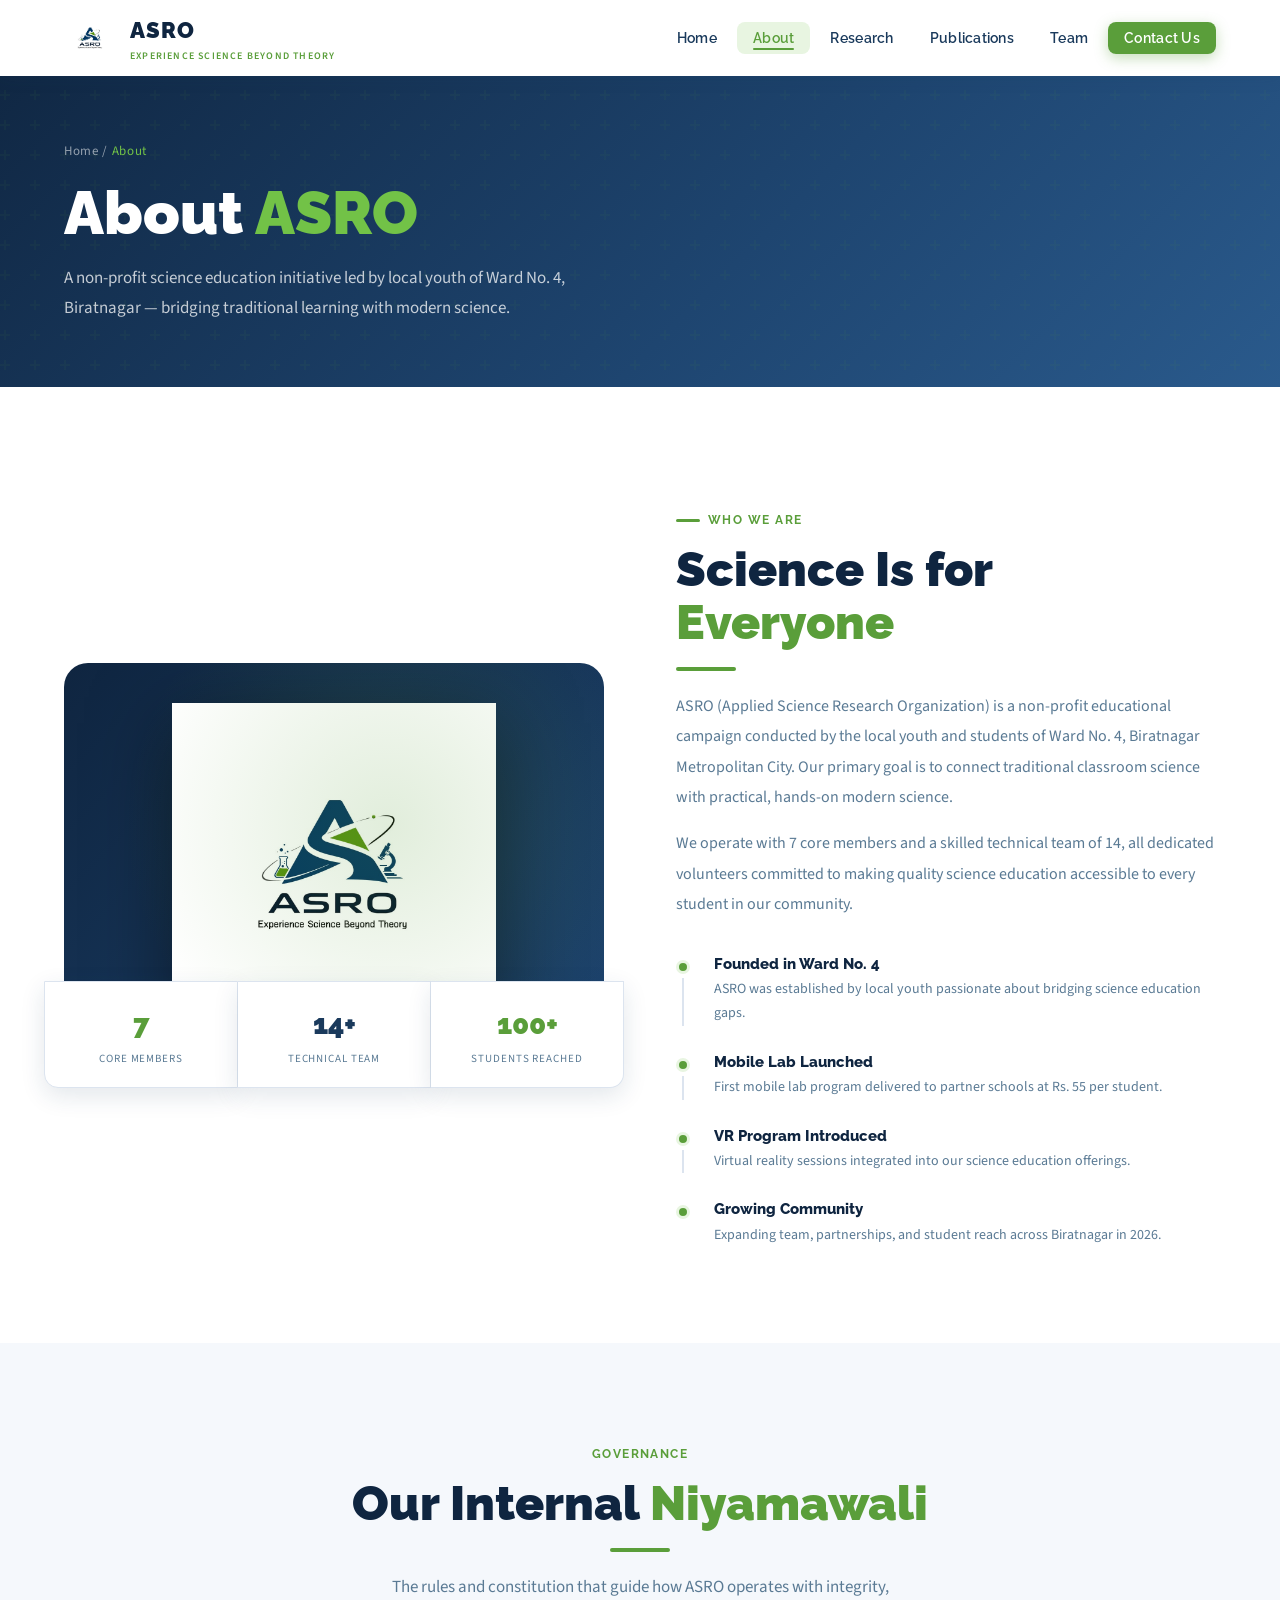
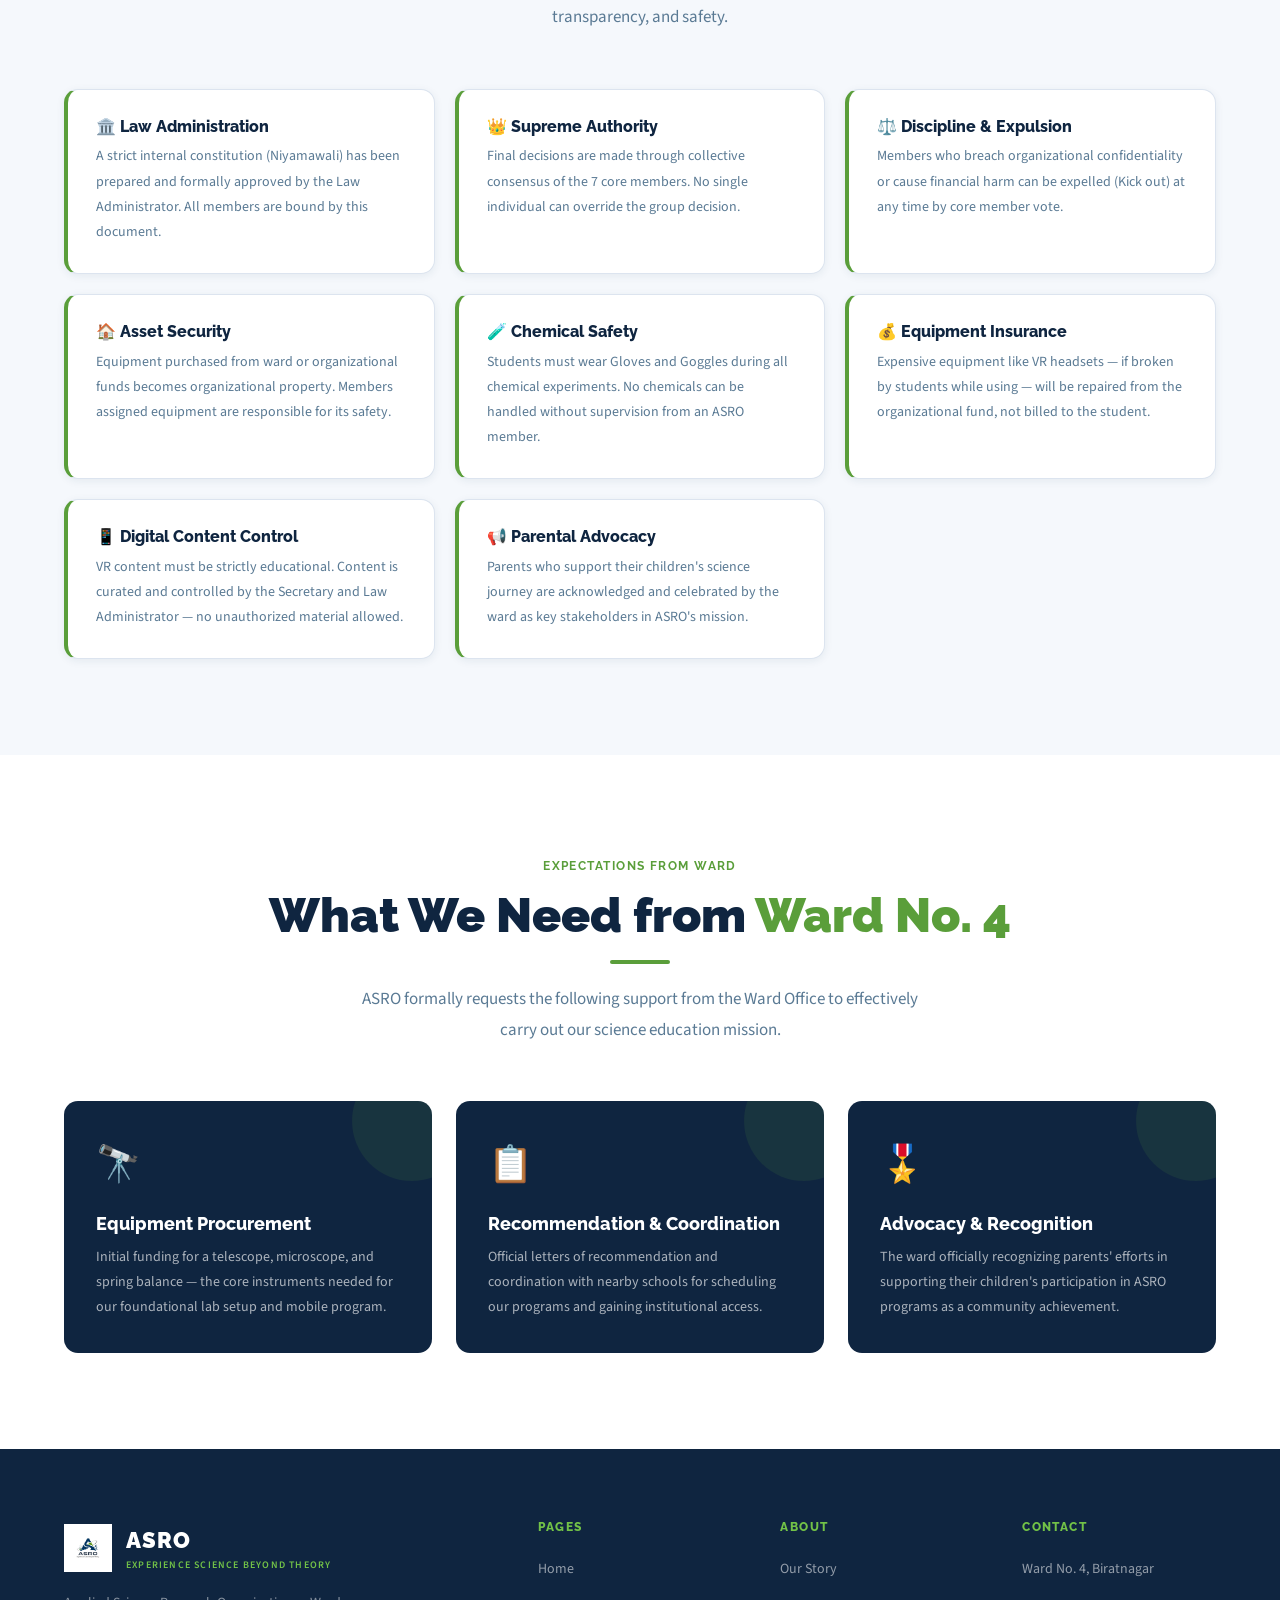
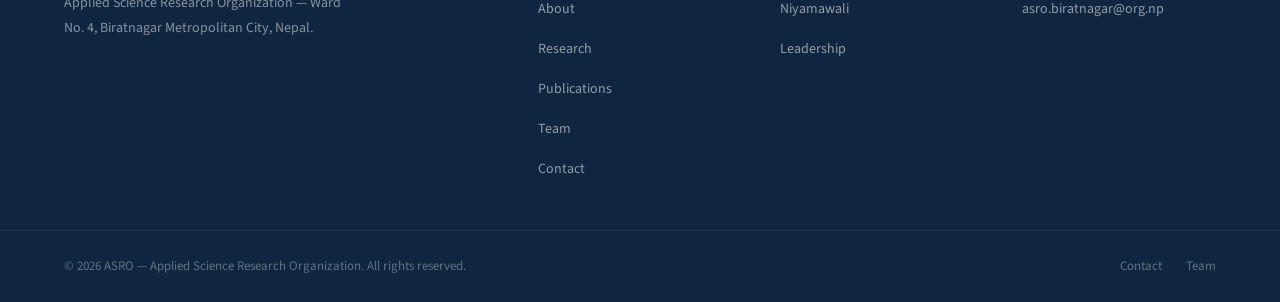
==== about.html @ ec132a2f "first commit" ====
<!DOCTYPE html>
<html lang="en">
<head>
<meta charset="UTF-8">
<meta name="viewport" content="width=device-width, initial-scale=1.0">
<title>About — ASRO</title>
<link rel="stylesheet" href="style.css">
<style>
.about-intro-grid {
  display: grid; grid-template-columns: 1fr 1fr; gap: 72px; align-items: center;
}
.about-visual {
  position: relative;
}
.about-img {
  background: linear-gradient(135deg, var(--navy-dark), var(--navy-mid));
  border-radius: var(--radius-lg); aspect-ratio: 4/3;
  display: grid; place-items: center; overflow: hidden; position: relative;
}
.about-img img { width: 60%; filter: drop-shadow(0 20px 40px rgba(0,0,0,0.5)); }
.about-img::after {
  content: ''; position: absolute; inset: 0;
  background: radial-gradient(circle at 60% 40%, rgba(90,158,58,0.18) 0%, transparent 65%);
}
.stat-bar {
  position: absolute; bottom: -20px; left: -20px; right: -20px;
  display: flex; gap: 0;
}
.stat-bar-item {
  flex: 1; background: white; padding: 18px 20px; text-align: center;
  border: 1px solid var(--gray-200); box-shadow: var(--shadow-md);
}
.stat-bar-item:first-child { border-radius: 0 0 0 var(--radius-md); }
.stat-bar-item:last-child { border-radius: 0 0 var(--radius-md) 0; }
.stat-bar-num {
  font-family: 'Raleway', sans-serif; font-weight: 900; font-size: 28px; color: var(--navy-dark);
}
.stat-bar-lbl { font-size: 11px; color: var(--muted); text-transform: uppercase; letter-spacing: 0.08em; }

.timeline { margin-top: 48px; display: flex; flex-direction: column; gap: 0; }
.timeline-item { display: flex; gap: 24px; position: relative; padding-bottom: 28px; }
.timeline-item:last-child { padding-bottom: 0; }
.timeline-left { display: flex; flex-direction: column; align-items: center; }
.timeline-dot {
  width: 14px; height: 14px; border-radius: 50%;
  background: var(--green); border: 3px solid var(--green-pale); flex-shrink: 0; margin-top: 4px;
}
.timeline-line {
  width: 2px; flex: 1; background: var(--gray-200); margin-top: 4px;
}
.timeline-item:last-child .timeline-line { display: none; }
.timeline-content h4 { font-family: 'Raleway', sans-serif; font-weight: 800; font-size: 15px; color: var(--navy-dark); margin-bottom: 4px; }
.timeline-content p { font-size: 14px; color: var(--muted); }

/* NIYAMAWALI */
.niyamawali-grid {
  display: grid; grid-template-columns: repeat(auto-fill, minmax(320px, 1fr)); gap: 20px;
}
.rule-card {
  background: white; border: 1px solid var(--gray-200);
  border-radius: var(--radius-md); padding: 28px;
  box-shadow: var(--shadow-sm); transition: .28s;
  border-left: 4px solid var(--green);
}
.rule-card:hover { transform: translateY(-4px); box-shadow: var(--shadow-lg); }
.rule-card h4 { font-family: 'Raleway', sans-serif; font-weight: 800; font-size: 16px; color: var(--navy-dark); margin-bottom: 8px; display: flex; align-items: center; gap: 10px; }
.rule-card p { font-size: 14px; color: var(--muted); line-height: 1.8; }

/* EXPECTATIONS */
.expect-grid {
  display: grid; grid-template-columns: repeat(auto-fill, minmax(280px, 1fr)); gap: 24px;
}
.expect-card {
  background: var(--navy-dark); border-radius: var(--radius-md); padding: 32px;
  color: white; transition: .28s; position: relative; overflow: hidden;
}
.expect-card::before {
  content: ''; position: absolute; top: -40px; right: -40px;
  width: 120px; height: 120px; border-radius: 50%;
  background: rgba(90,158,58,0.12);
}
.expect-card:hover { background: var(--navy-mid); transform: translateY(-4px); }
.expect-icon { font-size: 36px; margin-bottom: 18px; }
.expect-card h3 { font-size: 18px; font-weight: 800; color: white; margin-bottom: 10px; }
.expect-card p { font-size: 14px; color: rgba(255,255,255,0.65); line-height: 1.8; }

@media (max-width: 768px) {
  .about-intro-grid { grid-template-columns: 1fr; }
  .stat-bar { position: static; margin-top: 20px; }
  .about-visual { margin-bottom: 20px; }
}
</style>
</head>
<body>

<nav id="mainNav">
  <a href="index.html" class="nav-logo">
    <img src="logo.png" alt="ASRO Logo">
    <div class="nav-logo-text">
      <span class="nav-logo-name">ASRO</span>
      <span class="nav-logo-tagline">Experience Science Beyond Theory</span>
    </div>
  </a>
  <ul class="nav-links">
    <li><a href="index.html">Home</a></li>
    <li><a href="about.html" class="active">About</a></li>
    <li><a href="research.html">Research</a></li>
    <li><a href="publications.html">Publications</a></li>
    <li><a href="team.html">Team</a></li>
    <li><a href="contact.html" class="nav-cta">Contact Us</a></li>
  </ul>
  <div class="hamburger">
    <span></span><span></span><span></span>
  </div>
</nav>

<div class="page-hero">
  <div class="page-hero-content">
    <div class="breadcrumb">Home / <span>About</span></div>
    <h1>About <span>ASRO</span></h1>
    <p>A non-profit science education initiative led by local youth of Ward No. 4, Biratnagar — bridging traditional learning with modern science.</p>
  </div>
</div>

<!-- INTRO -->
<section class="section">
  <div class="about-intro-grid">
    <div class="about-visual reveal">
      <div class="about-img">
        <img src="logo.png" alt="ASRO">
      </div>
      <div class="stat-bar">
        <div class="stat-bar-item">
          <div class="stat-bar-num" style="color:var(--green);">7</div>
          <div class="stat-bar-lbl">Core Members</div>
        </div>
        <div class="stat-bar-item" style="border-left:0;">
          <div class="stat-bar-num" style="color:var(--navy);">14+</div>
          <div class="stat-bar-lbl">Technical Team</div>
        </div>
        <div class="stat-bar-item" style="border-left:0;">
          <div class="stat-bar-num" style="color:var(--green);">100+</div>
          <div class="stat-bar-lbl">Students Reached</div>
        </div>
      </div>
    </div>
    <div class="reveal" data-delay="150" style="padding-top:20px;">
      <div class="tag">Who We Are</div>
      <h2 class="section-title">Science Is for <span>Everyone</span></h2>
      <div class="divider"></div>
      <p style="color:var(--muted);margin-top:20px;font-size:16px;line-height:1.9;">
        ASRO (Applied Science Research Organization) is a non-profit educational campaign conducted by the local youth and students of Ward No. 4, Biratnagar Metropolitan City. Our primary goal is to connect traditional classroom science with practical, hands-on modern science.
      </p>
      <p style="color:var(--muted);margin-top:16px;font-size:16px;line-height:1.9;">
        We operate with 7 core members and a skilled technical team of 14, all dedicated volunteers committed to making quality science education accessible to every student in our community.
      </p>
      <div class="timeline" style="margin-top:36px;">
        <div class="timeline-item">
          <div class="timeline-left"><div class="timeline-dot"></div><div class="timeline-line"></div></div>
          <div class="timeline-content"><h4>Founded in Ward No. 4</h4><p>ASRO was established by local youth passionate about bridging science education gaps.</p></div>
        </div>
        <div class="timeline-item">
          <div class="timeline-left"><div class="timeline-dot"></div><div class="timeline-line"></div></div>
          <div class="timeline-content"><h4>Mobile Lab Launched</h4><p>First mobile lab program delivered to partner schools at Rs. 55 per student.</p></div>
        </div>
        <div class="timeline-item">
          <div class="timeline-left"><div class="timeline-dot"></div><div class="timeline-line"></div></div>
          <div class="timeline-content"><h4>VR Program Introduced</h4><p>Virtual reality sessions integrated into our science education offerings.</p></div>
        </div>
        <div class="timeline-item">
          <div class="timeline-left"><div class="timeline-dot"></div></div>
          <div class="timeline-content"><h4>Growing Community</h4><p>Expanding team, partnerships, and student reach across Biratnagar in 2026.</p></div>
        </div>
      </div>
    </div>
  </div>
</section>

<!-- NIYAMAWALI -->
<section class="section section-alt" id="niyamawali">
  <div class="section-header centered">
    <div class="tag">Governance</div>
    <h2 class="section-title">Our Internal <span>Niyamawali</span></h2>
    <div class="divider centered"></div>
    <p class="section-sub" style="margin-top:20px;">The rules and constitution that guide how ASRO operates with integrity, transparency, and safety.</p>
  </div>
  <div class="niyamawali-grid">
    <div class="rule-card reveal">
      <h4>🏛️ Law Administration</h4>
      <p>A strict internal constitution (Niyamawali) has been prepared and formally approved by the Law Administrator. All members are bound by this document.</p>
    </div>
    <div class="rule-card reveal" data-delay="80">
      <h4>👑 Supreme Authority</h4>
      <p>Final decisions are made through collective consensus of the 7 core members. No single individual can override the group decision.</p>
    </div>
    <div class="rule-card reveal" data-delay="160">
      <h4>⚖️ Discipline &amp; Expulsion</h4>
      <p>Members who breach organizational confidentiality or cause financial harm can be expelled (Kick out) at any time by core member vote.</p>
    </div>
    <div class="rule-card reveal" data-delay="240">
      <h4>🏠 Asset Security</h4>
      <p>Equipment purchased from ward or organizational funds becomes organizational property. Members assigned equipment are responsible for its safety.</p>
    </div>
    <div class="rule-card reveal" data-delay="320">
      <h4>🧪 Chemical Safety</h4>
      <p>Students must wear Gloves and Goggles during all chemical experiments. No chemicals can be handled without supervision from an ASRO member.</p>
    </div>
    <div class="rule-card reveal" data-delay="400">
      <h4>💰 Equipment Insurance</h4>
      <p>Expensive equipment like VR headsets — if broken by students while using — will be repaired from the organizational fund, not billed to the student.</p>
    </div>
    <div class="rule-card reveal" data-delay="480">
      <h4>📱 Digital Content Control</h4>
      <p>VR content must be strictly educational. Content is curated and controlled by the Secretary and Law Administrator — no unauthorized material allowed.</p>
    </div>
    <div class="rule-card reveal" data-delay="560">
      <h4>📢 Parental Advocacy</h4>
      <p>Parents who support their children's science journey are acknowledged and celebrated by the ward as key stakeholders in ASRO's mission.</p>
    </div>
  </div>
</section>

<!-- EXPECTATIONS FROM WARD -->
<section class="section">
  <div class="section-header centered">
    <div class="tag">Expectations from Ward</div>
    <h2 class="section-title">What We Need from <span>Ward No. 4</span></h2>
    <div class="divider centered"></div>
    <p class="section-sub" style="margin-top:20px;">ASRO formally requests the following support from the Ward Office to effectively carry out our science education mission.</p>
  </div>
  <div class="expect-grid">
    <div class="expect-card reveal">
      <div class="expect-icon">🔭</div>
      <h3>Equipment Procurement</h3>
      <p>Initial funding for a telescope, microscope, and spring balance — the core instruments needed for our foundational lab setup and mobile program.</p>
    </div>
    <div class="expect-card reveal" data-delay="100">
      <div class="expect-icon">📋</div>
      <h3>Recommendation &amp; Coordination</h3>
      <p>Official letters of recommendation and coordination with nearby schools for scheduling our programs and gaining institutional access.</p>
    </div>
    <div class="expect-card reveal" data-delay="200">
      <div class="expect-icon">🎖️</div>
      <h3>Advocacy &amp; Recognition</h3>
      <p>The ward officially recognizing parents' efforts in supporting their children's participation in ASRO programs as a community achievement.</p>
    </div>
  </div>
</section>

<footer>
  <div class="footer-main">
    <div class="footer-brand">
      <div class="nav-logo">
        <img src="logo.png" alt="ASRO" style="height:48px;">
        <div class="nav-logo-text">
          <span class="nav-logo-name">ASRO</span>
          <span class="nav-logo-tagline">Experience Science Beyond Theory</span>
        </div>
      </div>
      <p>Applied Science Research Organization — Ward No. 4, Biratnagar Metropolitan City, Nepal.</p>
    </div>
    <div class="footer-col">
      <h5>Pages</h5>
      <ul>
        <li><a href="index.html">Home</a></li>
        <li><a href="about.html">About</a></li>
        <li><a href="research.html">Research</a></li>
        <li><a href="publications.html">Publications</a></li>
        <li><a href="team.html">Team</a></li>
        <li><a href="contact.html">Contact</a></li>
      </ul>
    </div>
    <div class="footer-col">
      <h5>About</h5>
      <ul>
        <li><a href="about.html">Our Story</a></li>
        <li><a href="about.html#niyamawali">Niyamawali</a></li>
        <li><a href="team.html">Leadership</a></li>
      </ul>
    </div>
    <div class="footer-col">
      <h5>Contact</h5>
      <ul>
        <li><a href="#">Ward No. 4, Biratnagar</a></li>
        <li><a href="#">asro.biratnagar@org.np</a></li>
      </ul>
    </div>
  </div>
  <div class="footer-bottom">
    <p>© 2026 ASRO — Applied Science Research Organization. All rights reserved.</p>
    <div class="footer-bottom-links">
      <a href="contact.html">Contact</a>
      <a href="team.html">Team</a>
    </div>
  </div>
</footer>
<script src="main.js"></script>
</body>
</html>
---- style.css ----
/* ── ASRO WEBSITE — SHARED STYLES ── */
@import url('https://fonts.googleapis.com/css2?family=Raleway:wght@300;400;600;700;800;900&family=Source+Sans+3:wght@300;400;500;600&display=swap');

:root {
  --navy:        #1a3a5c;
  --navy-dark:   #0f2540;
  --navy-mid:    #1e4570;
  --navy-light:  #2a5a8c;
  --green:       #5a9e3a;
  --green-light: #72c247;
  --green-pale:  #e8f5e1;
  --white:       #ffffff;
  --off-white:   #f5f8fc;
  --gray-100:    #eef2f7;
  --gray-200:    #dce4ef;
  --gray-400:    #8ba3bc;
  --gray-600:    #4a6480;
  --text:        #1a2d3f;
  --muted:       #5a7a94;
  --nav-h:       76px;
  --radius-sm:   8px;
  --radius-md:   14px;
  --radius-lg:   24px;
  --shadow-sm:   0 2px 8px rgba(26,58,92,0.08);
  --shadow-md:   0 8px 24px rgba(26,58,92,0.12);
  --shadow-lg:   0 20px 50px rgba(26,58,92,0.16);
}

*, *::before, *::after { margin: 0; padding: 0; box-sizing: border-box; }
html { scroll-behavior: smooth; }

body {
  font-family: 'Source Sans 3', sans-serif;
  font-size: 16px;
  line-height: 1.75;
  color: var(--text);
  background: var(--white);
  overflow-x: hidden;
}

h1, h2, h3, h4, h5 {
  font-family: 'Raleway', sans-serif;
  line-height: 1.15;
  color: var(--navy-dark);
}

a { text-decoration: none; color: inherit; }
img { max-width: 100%; display: block; }
ul { list-style: none; }
button { cursor: pointer; border: none; font-family: inherit; }

/* ── NAVIGATION ── */
nav {
  position: fixed; top: 0; left: 0; right: 0; z-index: 999;
  height: var(--nav-h);
  background: var(--white);
  box-shadow: 0 2px 16px rgba(26,58,92,0.1);
  display: flex; align-items: center; justify-content: space-between;
  padding: 0 5vw;
}

.nav-logo {
  display: flex; align-items: center; gap: 14px;
}
.nav-logo img {
  height: 52px; width: auto;
}
.nav-logo-text {
  display: flex; flex-direction: column;
}
.nav-logo-name {
  font-family: 'Raleway', sans-serif;
  font-weight: 900; font-size: 22px;
  color: var(--navy-dark);
  letter-spacing: 0.05em;
}
.nav-logo-tagline {
  font-size: 10px; color: var(--green);
  letter-spacing: 0.12em; text-transform: uppercase;
  font-weight: 600; margin-top: -2px;
}

.nav-links {
  display: flex; align-items: center; gap: 4px;
}
.nav-links a {
  font-family: 'Raleway', sans-serif;
  font-weight: 600; font-size: 14px;
  color: var(--navy);
  padding: 8px 16px; border-radius: var(--radius-sm);
  transition: all 0.22s; letter-spacing: 0.02em;
  position: relative;
}
.nav-links a::after {
  content: ''; position: absolute; bottom: 4px; left: 16px; right: 16px;
  height: 2px; background: var(--green); border-radius: 2px;
  transform: scaleX(0); transition: transform 0.22s; transform-origin: left;
}
.nav-links a:hover, .nav-links a.active {
  color: var(--green); background: var(--green-pale);
}
.nav-links a:hover::after, .nav-links a.active::after { transform: scaleX(1); }
.nav-cta {
  background: var(--green) !important;
  color: var(--white) !important;
  border-radius: var(--radius-sm) !important;
  box-shadow: 0 4px 14px rgba(90,158,58,0.35);
}
.nav-cta::after { display: none !important; }
.nav-cta:hover { background: var(--green-light) !important; transform: translateY(-1px); box-shadow: 0 6px 20px rgba(90,158,58,0.45) !important; }

.hamburger {
  display: none; flex-direction: column; gap: 6px; cursor: pointer; padding: 4px;
}
.hamburger span { width: 26px; height: 2px; background: var(--navy); border-radius: 2px; transition: .3s; }

nav.open .hamburger span:nth-child(1) {
  transform: translateY(8px) rotate(45deg);
}
nav.open .hamburger span:nth-child(2) {
  opacity: 0;
  transform: scaleX(0);
}
nav.open .hamburger span:nth-child(3) {
  transform: translateY(-8px) rotate(-45deg);
}

/* ── BUTTONS ── */
.btn {
  display: inline-flex; align-items: center; gap: 8px;
  font-family: 'Raleway', sans-serif; font-weight: 700; font-size: 15px;
  padding: 13px 28px; border-radius: var(--radius-sm);
  transition: all 0.25s; letter-spacing: 0.02em;
}
.btn-primary {
  background: var(--green); color: var(--white);
  box-shadow: 0 6px 20px rgba(90,158,58,0.35);
}
.btn-primary:hover { background: var(--green-light); transform: translateY(-2px); box-shadow: 0 10px 28px rgba(90,158,58,0.45); }
.btn-secondary {
  background: var(--navy); color: var(--white);
  box-shadow: 0 6px 20px rgba(26,58,92,0.25);
}
.btn-secondary:hover { background: var(--navy-light); transform: translateY(-2px); }
.btn-outline {
  background: transparent; color: var(--navy);
  border: 2px solid var(--navy-light);
}
.btn-outline:hover { background: var(--navy); color: white; }
.btn-outline-white {
  background: transparent; color: white;
  border: 2px solid rgba(255,255,255,0.5);
}
.btn-outline-white:hover { background: white; color: var(--navy); }

/* ── SECTION COMMONS ── */
.section { padding: 96px 5vw; }
.section-sm { padding: 64px 5vw; }
.section-alt { background: var(--off-white); }

.tag {
  display: inline-flex; align-items: center; gap: 8px;
  font-family: 'Raleway', sans-serif; font-weight: 700;
  font-size: 12px; letter-spacing: 0.12em; text-transform: uppercase;
  color: var(--green); margin-bottom: 12px;
}
.tag::before {
  content: ''; width: 24px; height: 3px;
  background: var(--green); border-radius: 2px;
}

.section-title {
  font-family: 'Raleway', sans-serif;
  font-weight: 900; font-size: clamp(28px, 4vw, 48px);
  color: var(--navy-dark); margin-bottom: 18px;
  line-height: 1.1;
}
.section-title span { color: var(--green); }
.section-sub {
  font-size: 17px; color: var(--muted); max-width: 580px;
  line-height: 1.8;
}
.section-header { margin-bottom: 56px; }
.section-header.centered { text-align: center; }
.section-header.centered .section-sub { margin: 0 auto; }
.section-header.centered .tag { justify-content: center; }
.section-header.centered .tag::before { display: none; }

/* ── DIVIDER ── */
.divider {
  height: 4px; width: 60px; background: var(--green);
  border-radius: 4px; margin: 16px 0 0;
}
.divider.centered { margin: 16px auto 0; }

/* ── PAGE HERO (inner pages) ── */
.page-hero {
  padding-top: calc(var(--nav-h) + 64px);
  padding-bottom: 64px;
  padding-left: 5vw; padding-right: 5vw;
  background: linear-gradient(135deg, var(--navy-dark) 0%, var(--navy-mid) 60%, var(--navy-light) 100%);
  position: relative; overflow: hidden;
}
.page-hero::before {
  content: ''; position: absolute; inset: 0;
  background: url("data:image/svg+xml,%3Csvg width='60' height='60' viewBox='0 0 60 60' xmlns='http://www.w3.org/2000/svg'%3E%3Cg fill='none' fill-rule='evenodd'%3E%3Cg fill='%235a9e3a' fill-opacity='0.06'%3E%3Cpath d='M36 34v-4h-2v4h-4v2h4v4h2v-4h4v-2h-4zm0-30V0h-2v4h-4v2h4v4h2V6h4V4h-4zM6 34v-4H4v4H0v2h4v4h2v-4h4v-2H6zM6 4V0H4v4H0v2h4v4h2V6h4V4H6z'/%3E%3C/g%3E%3C/g%3E%3C/svg%3E");
}
.page-hero-content { position: relative; z-index: 1; max-width: 700px; }
.page-hero .breadcrumb {
  font-size: 13px; color: rgba(255,255,255,0.55); margin-bottom: 16px; letter-spacing: 0.05em;
}
.page-hero .breadcrumb span { color: var(--green-light); }
.page-hero h1 {
  font-size: clamp(36px, 5vw, 60px); font-weight: 900;
  color: white; margin-bottom: 16px;
}
.page-hero h1 span { color: var(--green-light); }
.page-hero p { color: rgba(255,255,255,0.75); font-size: 17px; max-width: 520px; }

/* ── CARDS ── */
.card {
  background: white; border-radius: var(--radius-md);
  box-shadow: var(--shadow-sm);
  border: 1px solid var(--gray-200);
  transition: all 0.28s;
  overflow: hidden;
}
.card:hover {
  transform: translateY(-5px);
  box-shadow: var(--shadow-lg);
  border-color: transparent;
}

/* ── FOOTER ── */
footer {
  background: var(--navy-dark);
  color: rgba(255,255,255,0.75);
}
.footer-main {
  padding: 72px 5vw 48px;
  display: grid;
  grid-template-columns: 2.2fr 1fr 1fr 1fr;
  gap: 48px;
}
.footer-brand .nav-logo-name { color: white; }
.footer-brand .nav-logo-tagline { color: var(--green-light); }
.footer-brand p {
  font-size: 14px; color: rgba(255,255,255,0.5);
  margin-top: 16px; max-width: 280px; line-height: 1.8;
}
.footer-col h5 {
  font-family: 'Raleway', sans-serif;
  font-size: 12px; font-weight: 800;
  text-transform: uppercase; letter-spacing: 0.12em;
  color: var(--green-light); margin-bottom: 20px;
}
.footer-col ul { display: flex; flex-direction: column; gap: 12px; }
.footer-col ul li a {
  font-size: 14px; color: rgba(255,255,255,0.55);
  transition: color 0.2s;
}
.footer-col ul li a:hover { color: var(--green-light); }
.footer-bottom {
  border-top: 1px solid rgba(255,255,255,0.08);
  padding: 24px 5vw;
  display: flex; align-items: center; justify-content: space-between; flex-wrap: wrap; gap: 12px;
}
.footer-bottom p { font-size: 13px; color: rgba(255,255,255,0.35); }
.footer-bottom-links { display: flex; gap: 24px; }
.footer-bottom-links a { font-size: 13px; color: rgba(255,255,255,0.35); transition: color .2s; }
.footer-bottom-links a:hover { color: var(--green-light); }

/* ── ANIMATIONS ── */
@keyframes fadeUp {
  from { opacity: 0; transform: translateY(28px); }
  to   { opacity: 1; transform: none; }
}
@keyframes fadeIn {
  from { opacity: 0; } to { opacity: 1; }
}
@keyframes slideRight {
  from { opacity: 0; transform: translateX(-24px); }
  to   { opacity: 1; transform: none; }
}
@keyframes scaleIn {
  from { opacity: 0; transform: scale(0.93); }
  to   { opacity: 1; transform: none; }
}

.anim-up  { animation: fadeUp 0.65s ease both; }
.anim-in  { animation: fadeIn 0.65s ease both; }
.anim-d1  { animation-delay: 0.1s; }
.anim-d2  { animation-delay: 0.2s; }
.anim-d3  { animation-delay: 0.3s; }
.anim-d4  { animation-delay: 0.4s; }
.anim-d5  { animation-delay: 0.5s; }

/* ── SCROLL REVEAL ── */
.reveal {
  opacity: 0; transform: translateY(28px);
  transition: opacity 0.65s ease, transform 0.65s ease;
}
.reveal.visible { opacity: 1; transform: none; }

/* ── RESPONSIVE ── */
@media (max-width: 900px) {
  .footer-main { grid-template-columns: 1fr 1fr; }
}
@media (max-width: 768px) {
  .nav-links { display: none; }
  .hamburger { display: flex; }
  nav .nav-links {
    display: flex; flex-direction: column;
    position: fixed; inset: var(--nav-h) 0 0;
    background: white; padding: 32px 5vw;
    box-shadow: var(--shadow-lg); z-index: 998;
    gap: 4px; overflow-y: auto;
    transform: translateY(-100%);
    opacity: 0;
    pointer-events: none;
    transition: transform 0.35s cubic-bezier(0.4, 0, 0.2, 1), opacity 0.25s ease;
  }
  nav.open .nav-links {
    transform: translateY(0);
    opacity: 1;
    pointer-events: auto;
  }
  nav.open .nav-links a { font-size: 18px; padding: 14px 16px; }
  .footer-main { grid-template-columns: 1fr; gap: 36px; }
}
@media (max-width: 540px) {
  .section { padding: 64px 5vw; }
  .page-hero { padding-top: calc(var(--nav-h) + 40px); padding-bottom: 40px; }
}
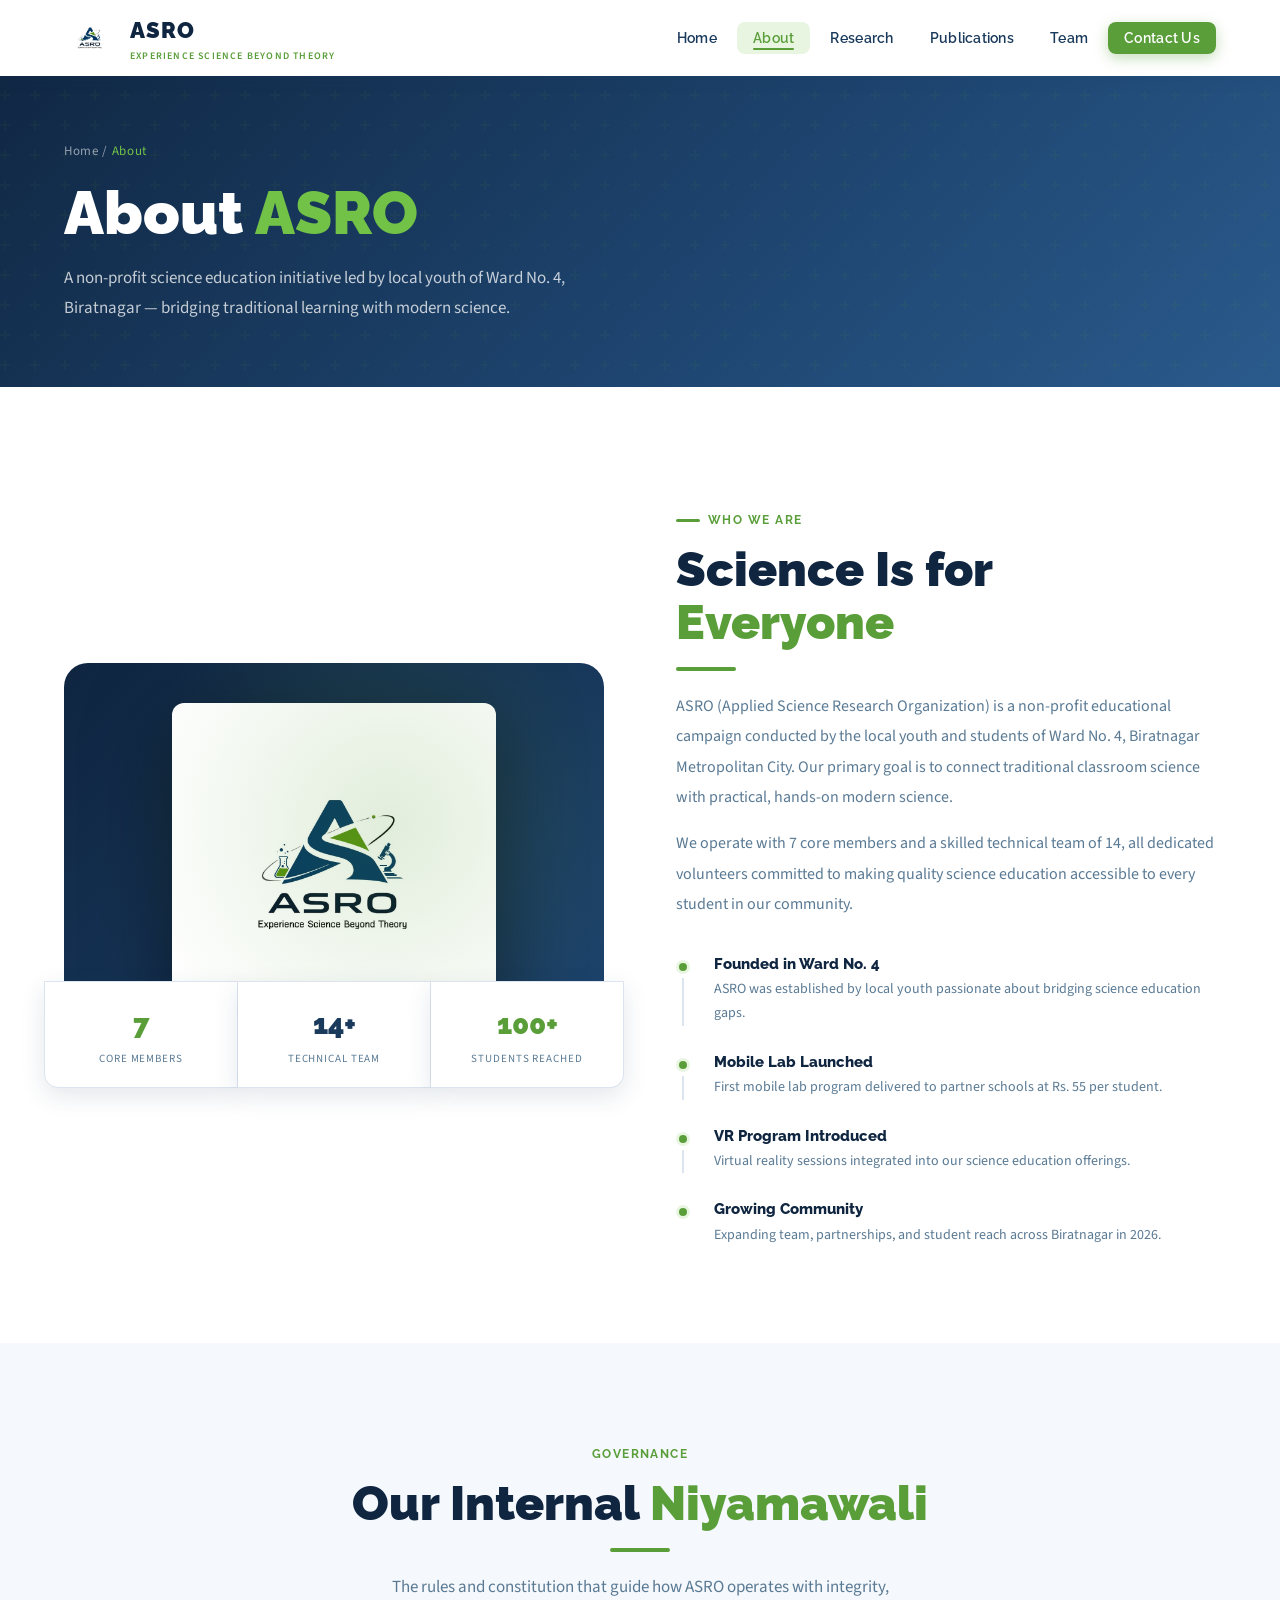
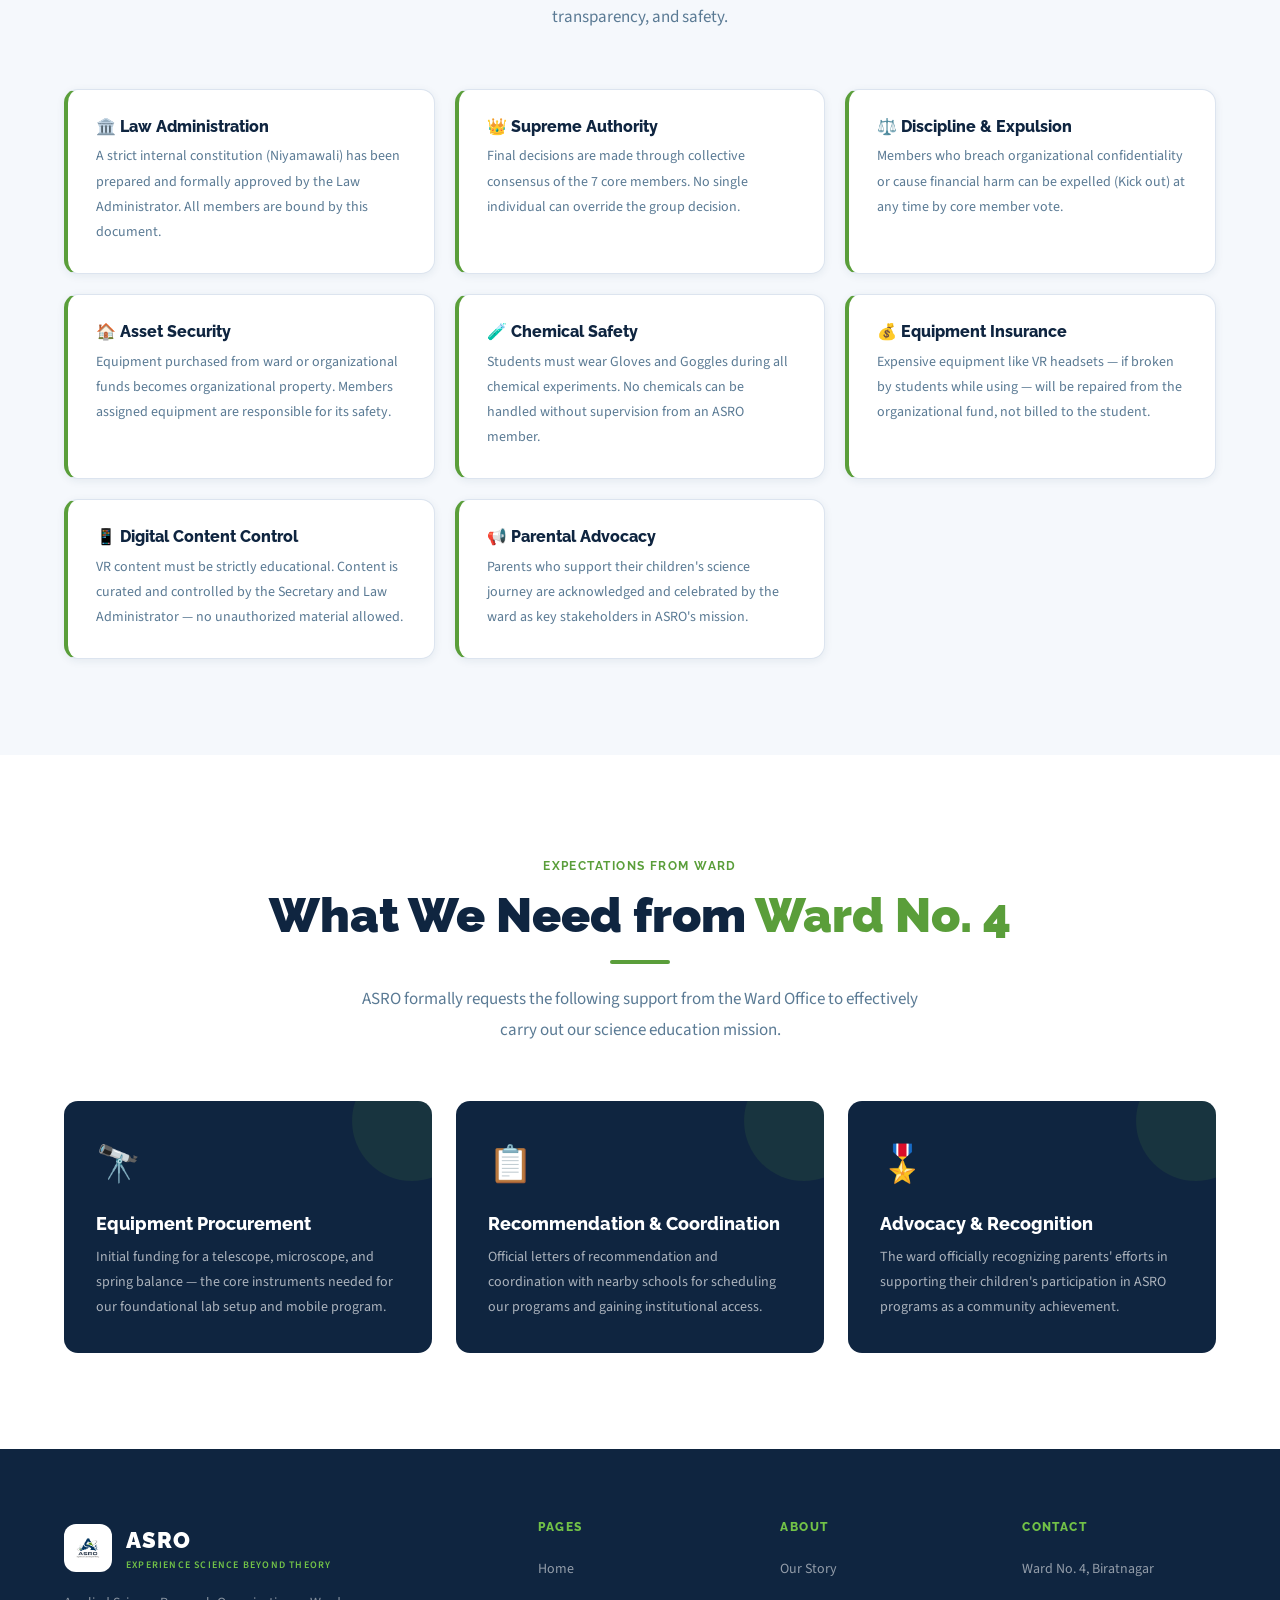
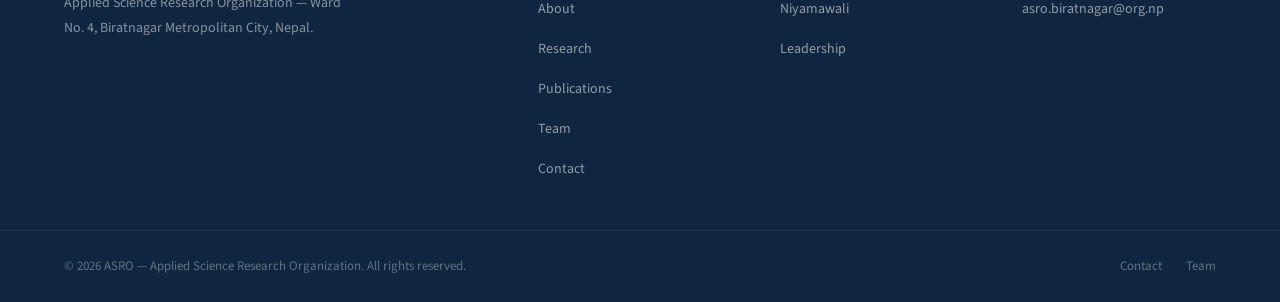
==== commit cfe546e9: "some changes" ====
--- a/about.html
+++ b/about.html
@@ -4,6 +4,7 @@
 <meta charset="UTF-8">
 <meta name="viewport" content="width=device-width, initial-scale=1.0">
 <title>About — ASRO</title>
+<link rel="icon" type="image/png" href="logo.png">
 <link rel="stylesheet" href="style.css">
 <style>
 .about-intro-grid {
--- a/style.css
+++ b/style.css
@@ -46,6 +46,7 @@
 
 a { text-decoration: none; color: inherit; }
 img { max-width: 100%; display: block; }
+img[src="logo.png"] { border-radius: 12px; }
 ul { list-style: none; }
 button { cursor: pointer; border: none; font-family: inherit; }
 
@@ -64,6 +65,7 @@
 }
 .nav-logo img {
   height: 52px; width: auto;
+  border-radius: 12px;
 }
 .nav-logo-text {
   display: flex; flex-direction: column;
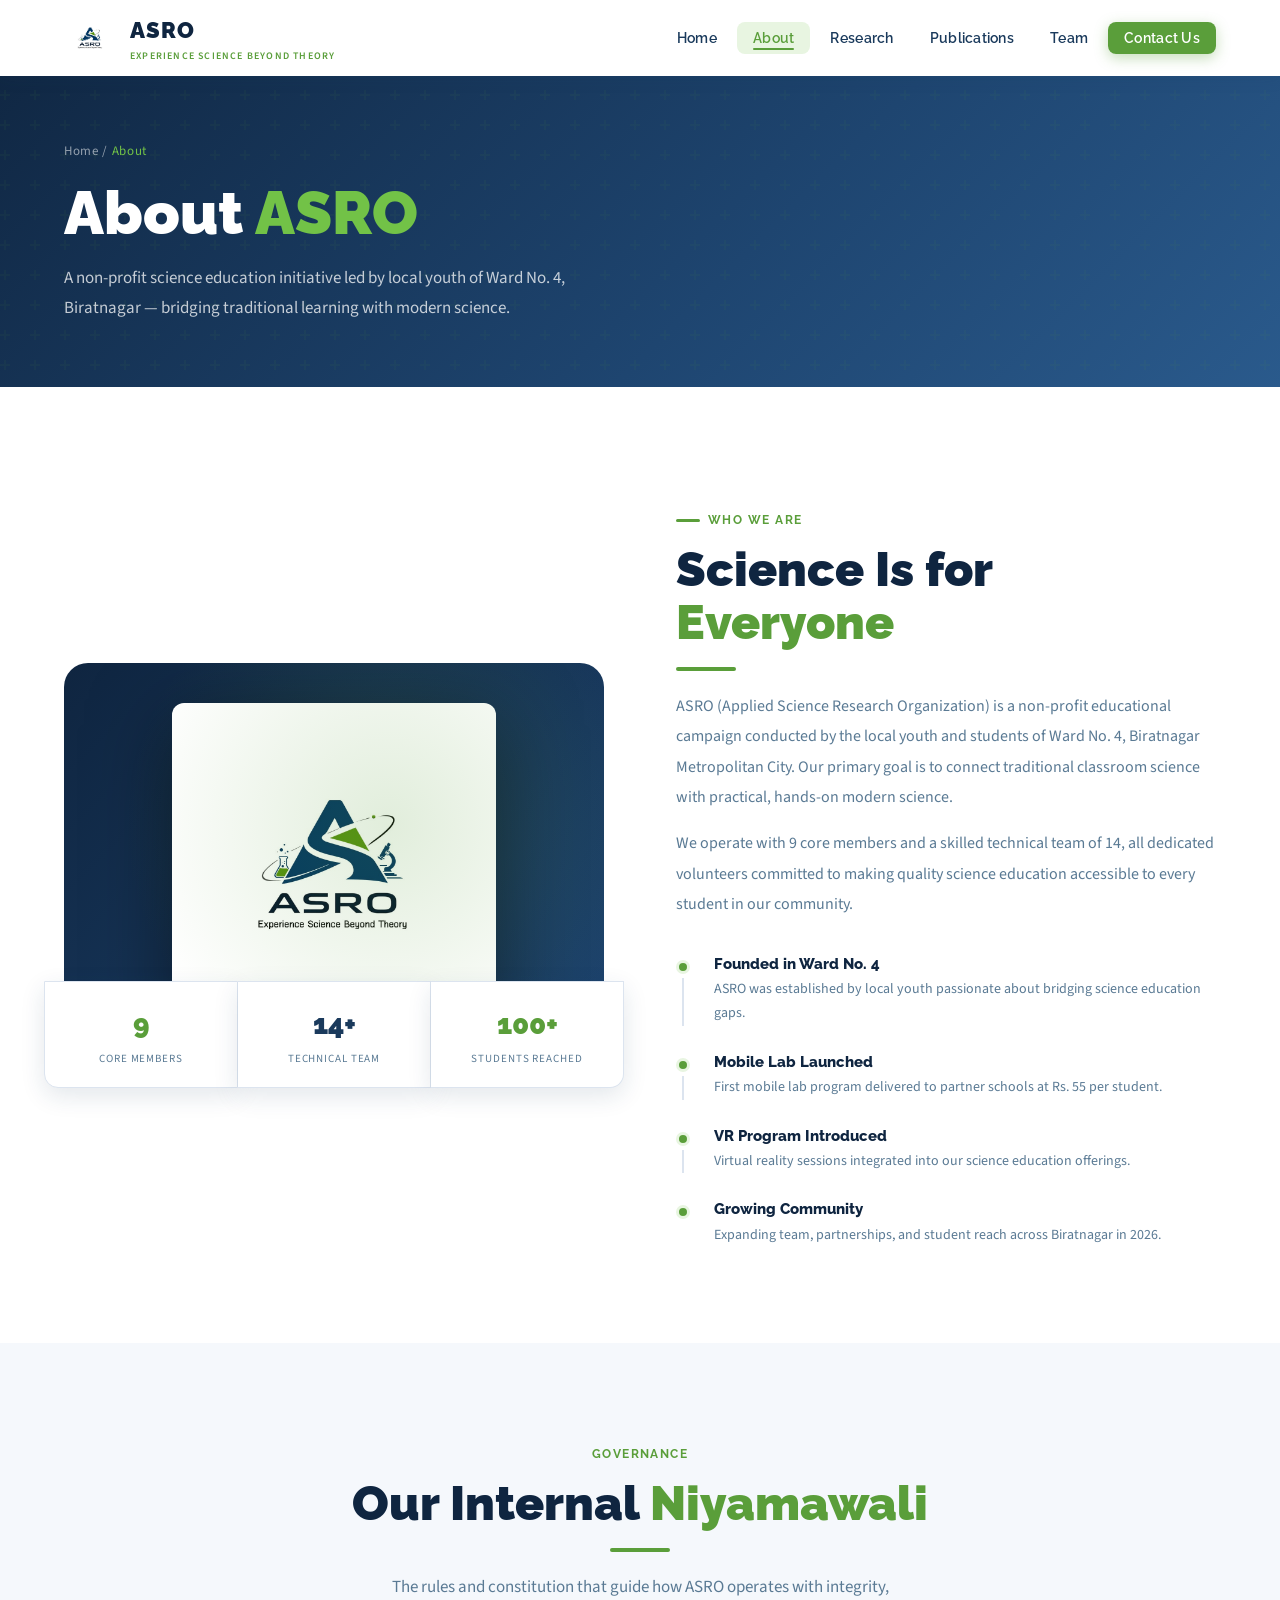
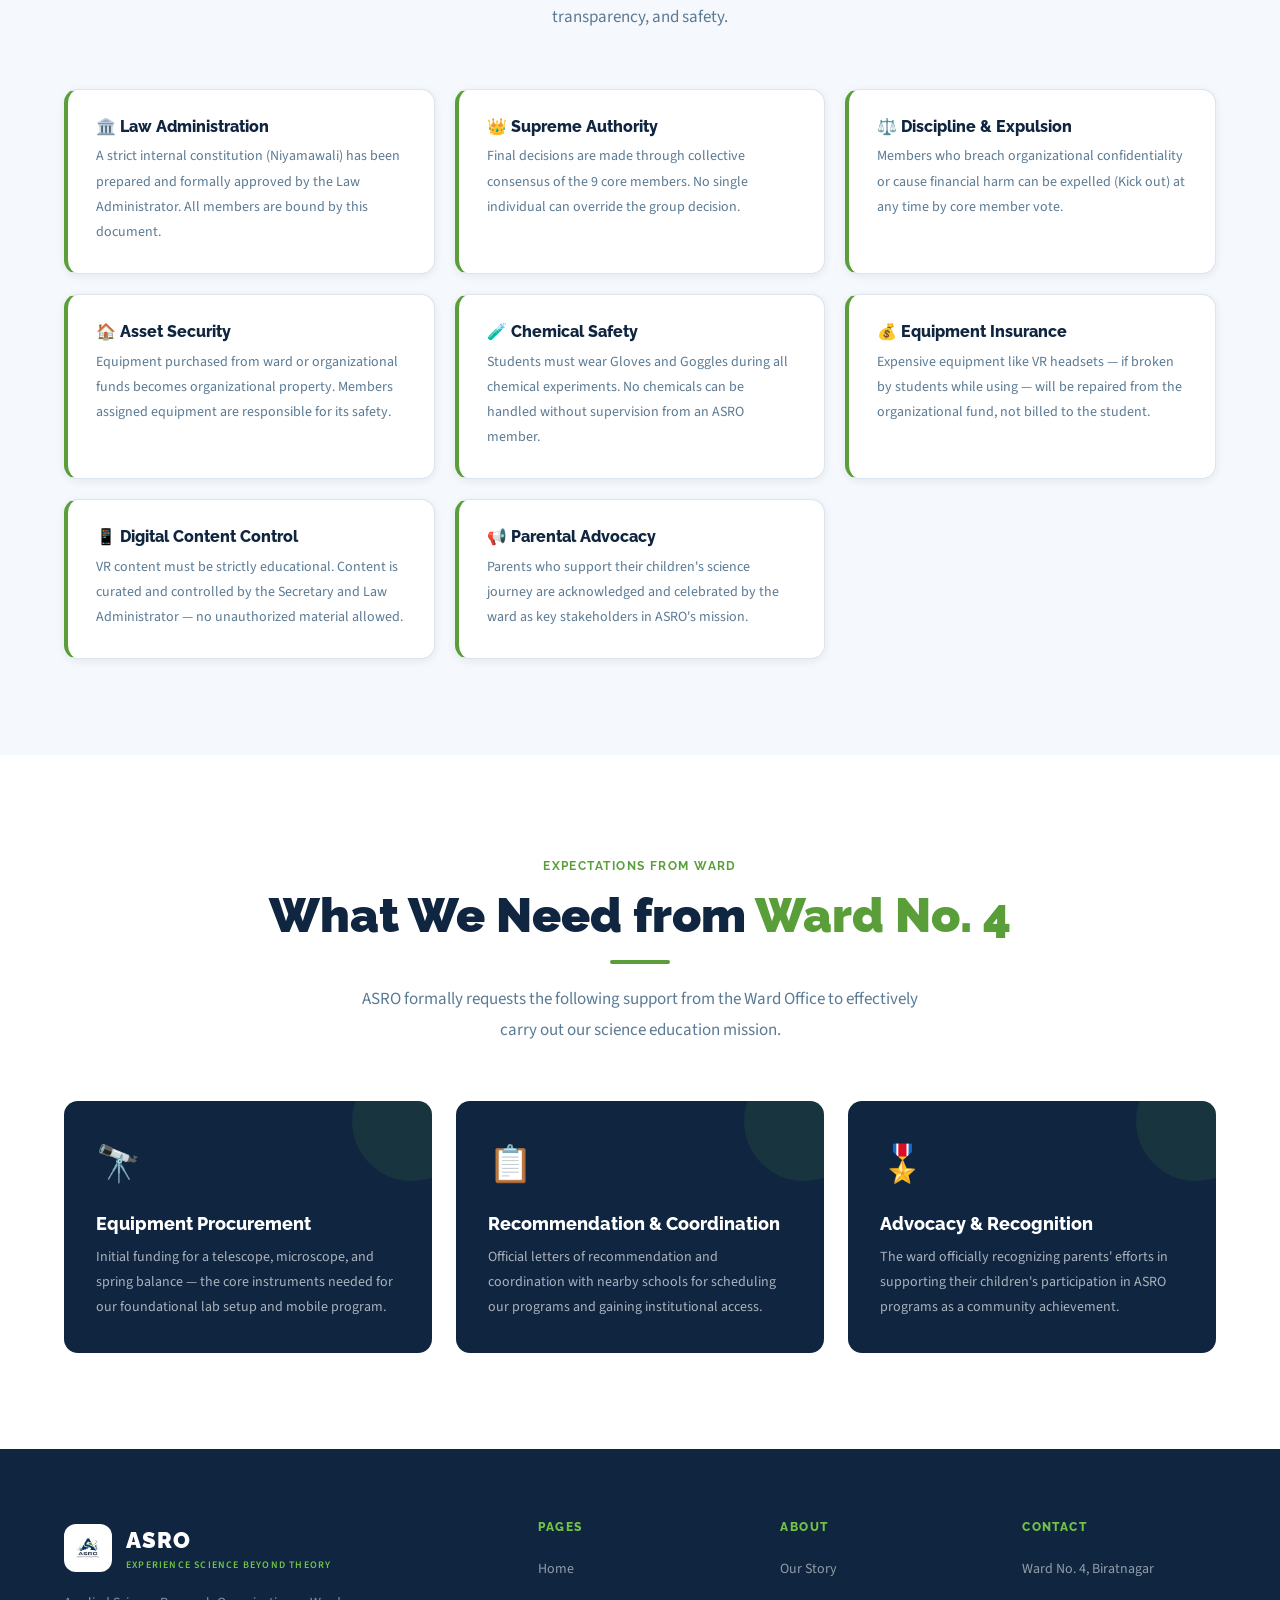
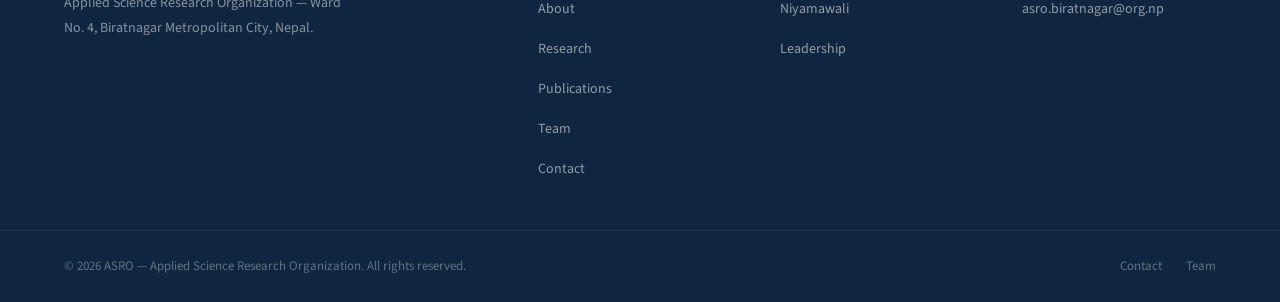
==== commit d6ec1857: "Add SEO metadata and structured data to about.html and contact.html" ====
--- a/about.html
+++ b/about.html
@@ -3,9 +3,57 @@
 <head>
 <meta charset="UTF-8">
 <meta name="viewport" content="width=device-width, initial-scale=1.0">
+<meta name="description" content="Learn about ASRO, a non-profit science education initiative in Biratnagar led by local youth, offering hands-on learning through mobile labs and VR programs.">
+<meta name="keywords" content="ASRO about, science education Biratnagar Nepal, non-profit youth led Ward No. 4, mobile lab Koshi Province, VR programs Morang District">
+<meta property="og:title" content="About — ASRO">
+<meta property="og:description" content="Learn about ASRO, a non-profit science education initiative in Biratnagar led by local youth.">
+<meta property="og:image" content="https://asro-website.com/logo.png">
+<meta property="og:url" content="https://asro-website.com/about.html">
+<meta property="og:type" content="website">
+<meta name="twitter:card" content="summary_large_image">
+<meta name="twitter:title" content="About — ASRO">
+<meta name="twitter:description" content="Learn about ASRO, a non-profit science education initiative in Biratnagar led by local youth.">
+<meta name="twitter:image" content="https://asro-website.com/logo.png">
+<link rel="canonical" href="https://asro-website.com/about.html">
 <title>About — ASRO</title>
 <link rel="icon" type="image/png" href="logo.png">
 <link rel="stylesheet" href="style.css">
+<script type="application/ld+json">
+{
+  "@context": "https://schema.org",
+  "@type": ["Organization", "LocalBusiness", "EducationalOrganization"],
+  "name": "ASRO - Applied Science Research Organization",
+  "url": "https://asro-website.com",
+  "logo": "https://asro-website.com/logo.png",
+  "description": "Non-profit science education initiative in Biratnagar led by local youth, offering hands-on learning through mobile labs and VR programs.",
+  "foundingDate": "2026",
+  "address": {
+    "@type": "PostalAddress",
+    "streetAddress": "Ward No. 4",
+    "addressLocality": "Biratnagar",
+    "addressRegion": "Koshi Province",
+    "postalCode": "",
+    "addressCountry": "NP"
+  },
+  "geo": {
+    "@type": "GeoCoordinates",
+    "latitude": "26.4831",
+    "longitude": "87.2833"
+  },
+  "telephone": "",
+  "email": "asro.biratnagar@org.np",
+  "contactPoint": {
+    "@type": "ContactPoint",
+    "email": "asro.biratnagar@org.np",
+    "contactType": "General Inquiry"
+  },
+  "areaServed": {
+    "@type": "Place",
+    "name": "Biratnagar, Nepal"
+  },
+  "serviceType": "Science Education Programs"
+}
+</script>
 <style>
 .about-intro-grid {
   display: grid; grid-template-columns: 1fr 1fr; gap: 72px; align-items: center;
@@ -94,6 +142,7 @@
 </head>
 <body>
 
+<header>
 <nav id="mainNav">
   <a href="index.html" class="nav-logo">
     <img src="logo.png" alt="ASRO Logo">
@@ -114,7 +163,9 @@
     <span></span><span></span><span></span>
   </div>
 </nav>
-
+</header>
+
+<main>
 <div class="page-hero">
   <div class="page-hero-content">
     <div class="breadcrumb">Home / <span>About</span></div>
@@ -132,7 +183,7 @@
       </div>
       <div class="stat-bar">
         <div class="stat-bar-item">
-          <div class="stat-bar-num" style="color:var(--green);">7</div>
+          <div class="stat-bar-num" style="color:var(--green);">9</div>
           <div class="stat-bar-lbl">Core Members</div>
         </div>
         <div class="stat-bar-item" style="border-left:0;">
@@ -153,7 +204,7 @@
         ASRO (Applied Science Research Organization) is a non-profit educational campaign conducted by the local youth and students of Ward No. 4, Biratnagar Metropolitan City. Our primary goal is to connect traditional classroom science with practical, hands-on modern science.
       </p>
       <p style="color:var(--muted);margin-top:16px;font-size:16px;line-height:1.9;">
-        We operate with 7 core members and a skilled technical team of 14, all dedicated volunteers committed to making quality science education accessible to every student in our community.
+        We operate with 9 core members and a skilled technical team of 14, all dedicated volunteers committed to making quality science education accessible to every student in our community.
       </p>
       <div class="timeline" style="margin-top:36px;">
         <div class="timeline-item">
@@ -192,7 +243,7 @@
     </div>
     <div class="rule-card reveal" data-delay="80">
       <h4>👑 Supreme Authority</h4>
-      <p>Final decisions are made through collective consensus of the 7 core members. No single individual can override the group decision.</p>
+      <p>Final decisions are made through collective consensus of the 9 core members. No single individual can override the group decision.</p>
     </div>
     <div class="rule-card reveal" data-delay="160">
       <h4>⚖️ Discipline &amp; Expulsion</h4>
@@ -247,6 +298,7 @@
     </div>
   </div>
 </section>
+</main>
 
 <footer>
   <div class="footer-main">
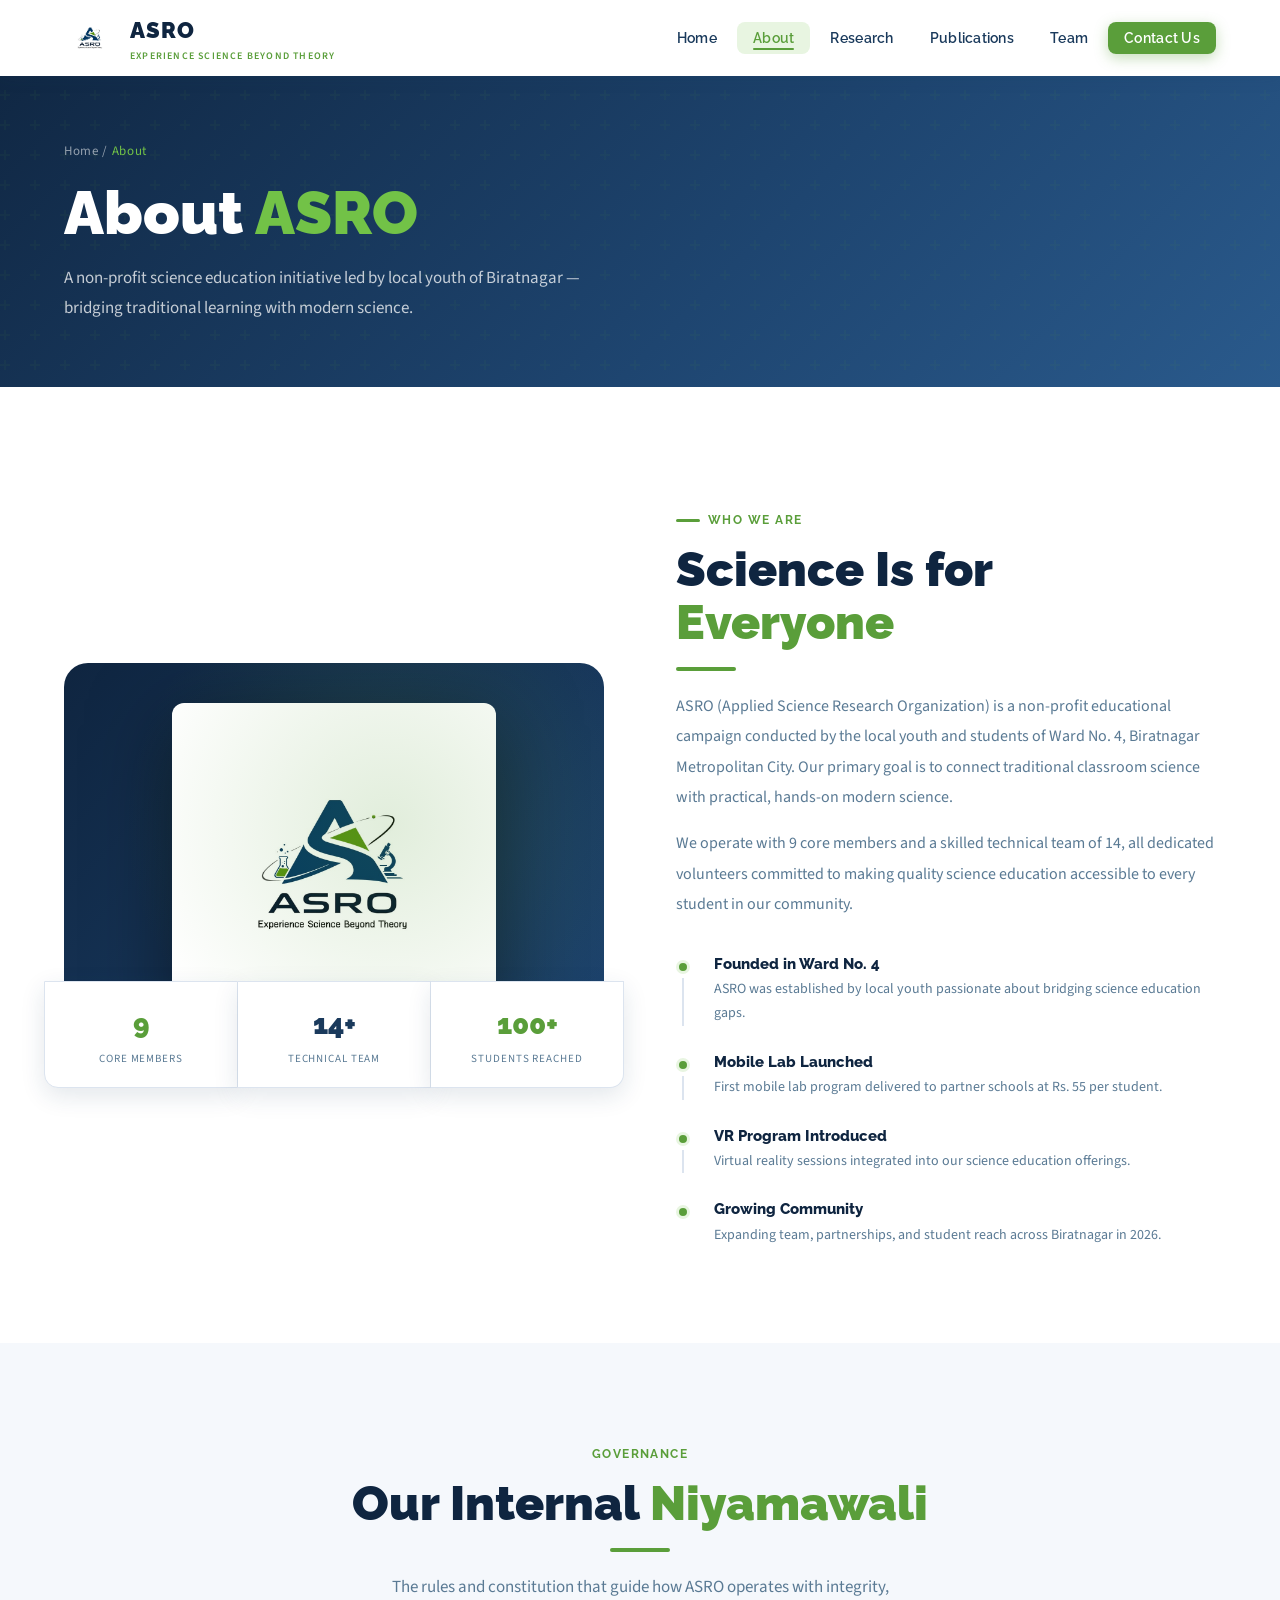
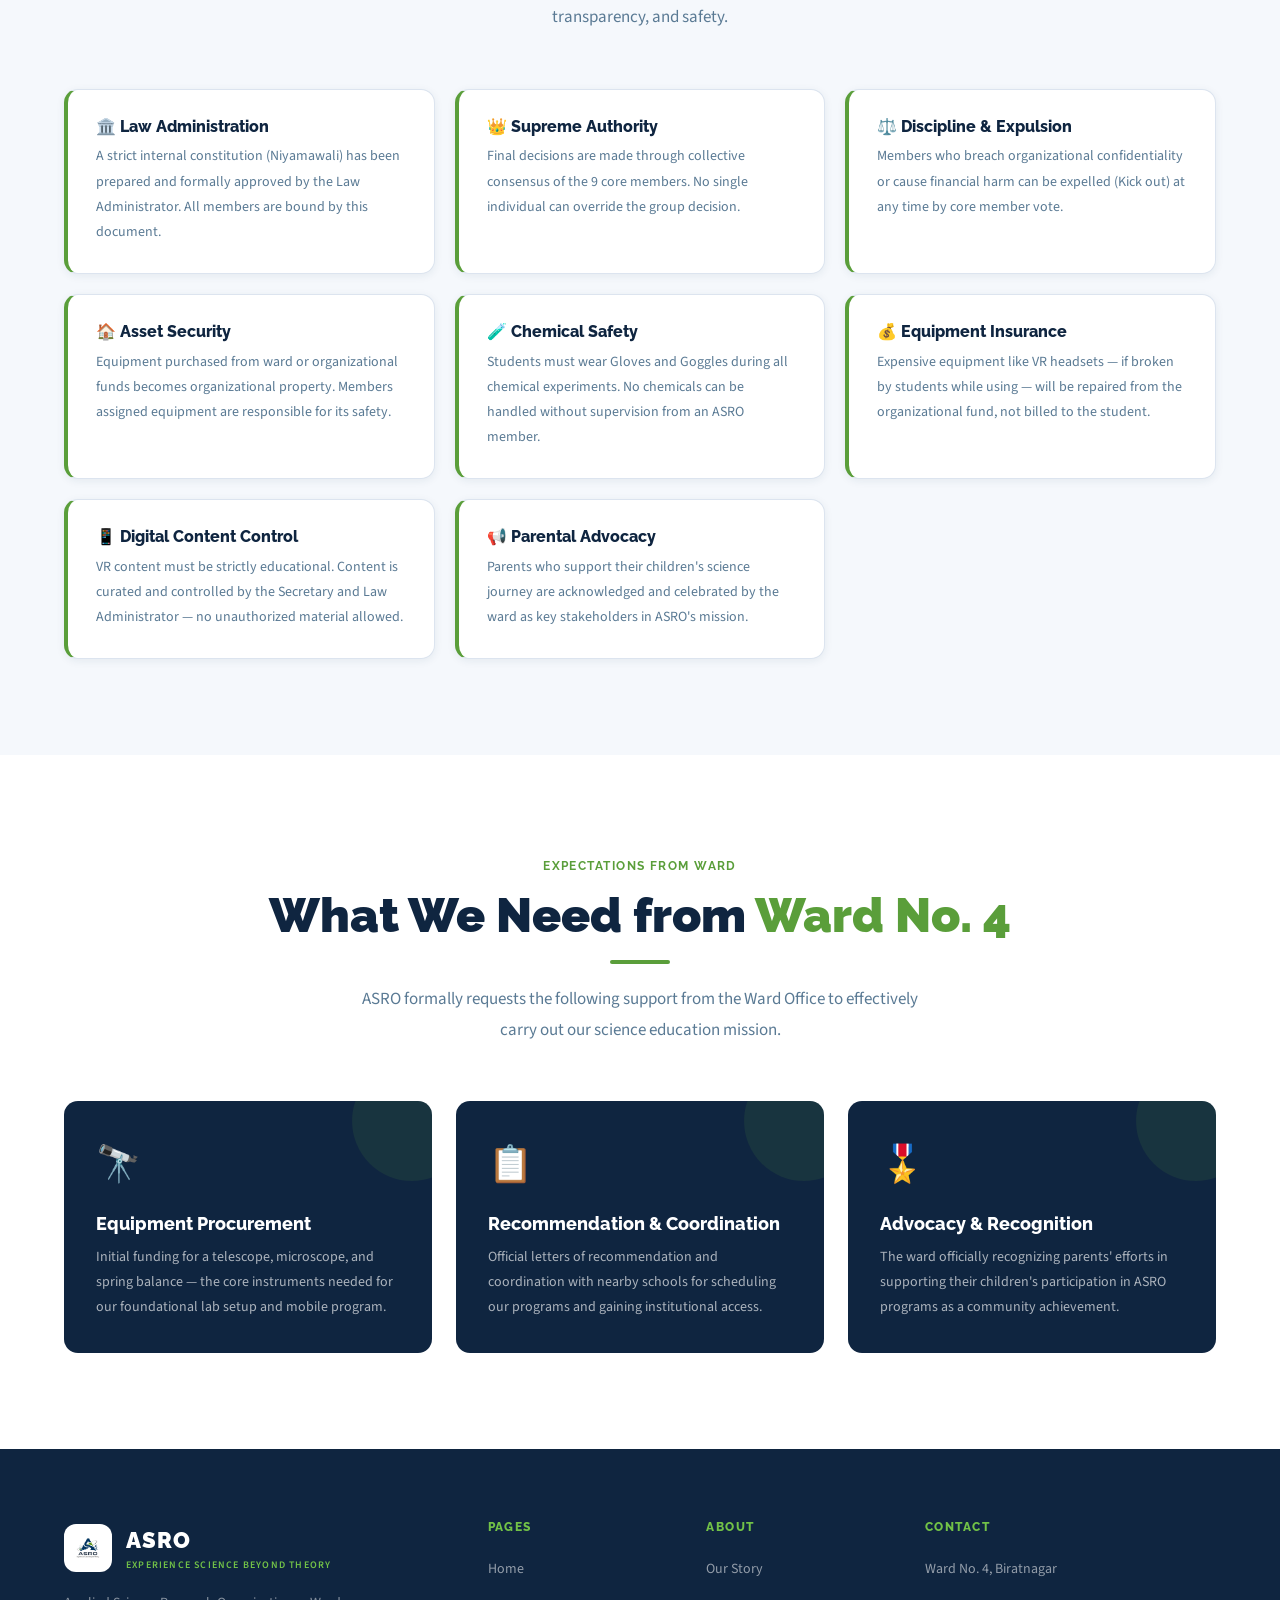
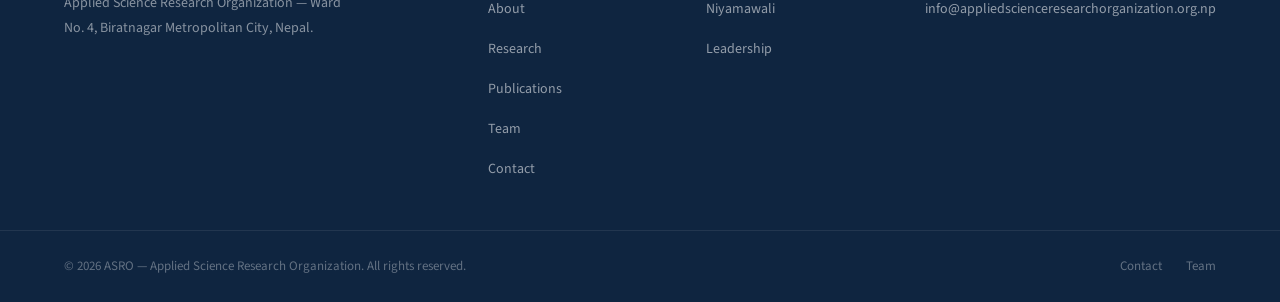
==== commit 6ae4437f: "refactor(meta): update site metadata and SEO tags for ASRO website - Enhance description and keyword" ====
--- a/about.html
+++ b/about.html
@@ -3,36 +3,30 @@
 <head>
 <meta charset="UTF-8">
 <meta name="viewport" content="width=device-width, initial-scale=1.0">
-<meta name="description" content="Learn about ASRO, a non-profit science education initiative in Biratnagar led by local youth, offering hands-on learning through mobile labs and VR programs.">
-<meta name="keywords" content="ASRO about, science education Biratnagar Nepal, non-profit youth led Ward No. 4, mobile lab Koshi Province, VR programs Morang District">
-<meta property="og:title" content="About — ASRO">
-<meta property="og:description" content="Learn about ASRO, a non-profit science education initiative in Biratnagar led by local youth.">
-<meta property="og:image" content="https://asro-website.com/logo.png">
-<meta property="og:url" content="https://asro-website.com/about.html">
-<meta property="og:type" content="website">
-<meta name="twitter:card" content="summary_large_image">
-<meta name="twitter:title" content="About — ASRO">
-<meta name="twitter:description" content="Learn about ASRO, a non-profit science education initiative in Biratnagar led by local youth.">
-<meta name="twitter:image" content="https://asro-website.com/logo.png">
-<link rel="canonical" href="https://asro-website.com/about.html">
-<title>About — ASRO</title>
+<meta name="description" content="Learn about ASRO (Applied Science & Research Organization), a non-profit STEM education initiative in Biratnagar, Nepal. We offer robotics, IoT training, astronomy workshops, mobile labs, and hands-on science programs for students across Nepal.">
+<meta name="keywords" content="ASRO about, Applied Science & Research Organization Biratnagar, Science Education Nepal, STEM Education Nepal, Research Organization Nepal, STEM Programs Nepal, Science Training Nepal, Technology Education Nepal, Innovation Hub Nepal, STEM Learning Nepal, Youth Research Nepal, Scientific Research Nepal, Science Workshops Nepal, Science Organization Nepal, STEM Organization Nepal, Practical Science Education, Hands-on Science Learning, Community Science Programs, Student Research Programs, Science Awareness Nepal, Science Innovation Nepal, IoT Training Nepal, Internet of Things Nepal, IoT Education Nepal, IoT Workshop Nepal, IoT Projects Nepal, Arduino Training Nepal, ESP32 Projects Nepal, Smart Agriculture Nepal, Smart Home Automation Nepal, IoT Research Nepal, Robotics Nepal, Robotics Training Nepal, Robotics Workshop Nepal, Robotics Education Nepal, STEM Robotics Nepal, Arduino Robotics Nepal, Student Robotics Projects, Robot Building Nepal, Robotics Camp Nepal, Astronomy Nepal, Telescope Observation Nepal, Astronomy Workshop Nepal, Space Science Nepal, Astronomy Education Nepal, Stargazing Nepal, Astronomy Club Nepal, Space Awareness Nepal, Research Organization Biratnagar, Science Workshops Biratnagar, STEM Education Biratnagar, Technology Training Biratnagar, Ward No. 4 Biratnagar, mobile lab Koshi Province, VR programs Morang District, hands-on science learning Nepal, youth-led nonprofit Nepal">
+<meta name="author" content="ASRO - Applied Science Research Organization">
+<meta name="robots" content="index, follow">
+<meta property="og:title" content="About ASRO Nepal | STEM Education, Research & Innovation Programs">
+<meta property="og:description" content="ASRO (Applied Science & Research Organization) is a non-profit STEM education initiative in Biratnagar offering robotics, IoT training, astronomy workshops, and hands-on science programs for students across Nepal.">
+<title>About ASRO — STEM Education, Research & Innovation Organization | Biratnagar Nepal</title>
 <link rel="icon" type="image/png" href="logo.png">
 <link rel="stylesheet" href="style.css">
 <script type="application/ld+json">
 {
   "@context": "https://schema.org",
   "@type": ["Organization", "LocalBusiness", "EducationalOrganization"],
-  "name": "ASRO - Applied Science Research Organization",
+  "name": "ASRO - Applied Science & Research Organization",
+  "alternateName": "ASRO Nepal",
   "url": "https://asro-website.com",
   "logo": "https://asro-website.com/logo.png",
-  "description": "Non-profit science education initiative in Biratnagar led by local youth, offering hands-on learning through mobile labs and VR programs.",
+  "description": "ASRO (Applied Science & Research Organization) is a non-profit STEM education initiative in Biratnagar offering robotics, IoT training, astronomy workshops, and hands-on science programs for students across Nepal.",
   "foundingDate": "2026",
   "address": {
     "@type": "PostalAddress",
     "streetAddress": "Ward No. 4",
     "addressLocality": "Biratnagar",
     "addressRegion": "Koshi Province",
-    "postalCode": "",
     "addressCountry": "NP"
   },
   "geo": {
@@ -40,18 +34,18 @@
     "latitude": "26.4831",
     "longitude": "87.2833"
   },
-  "telephone": "",
-  "email": "asro.biratnagar@org.np",
+  "email": "info@appliedscienceresearchorganization.org.np",
   "contactPoint": {
     "@type": "ContactPoint",
-    "email": "asro.biratnagar@org.np",
+    "email": "info@appliedscienceresearchorganization.org.np",
     "contactType": "General Inquiry"
   },
   "areaServed": {
     "@type": "Place",
     "name": "Biratnagar, Nepal"
   },
-  "serviceType": "Science Education Programs"
+  "serviceType": "STEM Education Programs",
+  "keywords": "STEM Education Nepal, Science Education Nepal, Research Organization Nepal, Applied Science Nepal, STEM Programs Nepal, Science Training Nepal, Technology Education Nepal, Innovation Hub Nepal, STEM Learning Nepal, Youth Research Nepal, Scientific Research Nepal, Science Workshops Nepal, Science Organization Nepal, STEM Organization Nepal, Practical Science Education, Hands-on Science Learning, Community Science Programs, Student Research Programs, Science Awareness Nepal, Science Innovation Nepal, IoT Training Nepal, Internet of Things Nepal, IoT Education Nepal, IoT Workshop Nepal, IoT Projects Nepal, Arduino Training Nepal, ESP32 Projects Nepal, Smart Agriculture Nepal, Smart Home Automation Nepal, IoT Research Nepal, Robotics Nepal, Robotics Training Nepal, Robotics Workshop Nepal, Robotics Education Nepal, STEM Robotics Nepal, Arduino Robotics Nepal, Student Robotics Projects, Robot Building Nepal, Robotics Camp Nepal, Astronomy Nepal, Telescope Observation Nepal, Astronomy Workshop Nepal, Space Science Nepal, Astronomy Education Nepal, Stargazing Nepal, Astronomy Club Nepal, Space Awareness Nepal"
 }
 </script>
 <style>
@@ -170,7 +164,7 @@
   <div class="page-hero-content">
     <div class="breadcrumb">Home / <span>About</span></div>
     <h1>About <span>ASRO</span></h1>
-    <p>A non-profit science education initiative led by local youth of Ward No. 4, Biratnagar — bridging traditional learning with modern science.</p>
+    <p>A non-profit science education initiative led by local youth of Biratnagar — bridging traditional learning with modern science.</p>
   </div>
 </div>
 
@@ -335,7 +329,7 @@
       <h5>Contact</h5>
       <ul>
         <li><a href="#">Ward No. 4, Biratnagar</a></li>
-        <li><a href="#">asro.biratnagar@org.np</a></li>
+        <li><a href="mailto:info@appliedscienceresearchorganization.org.np">info@appliedscienceresearchorganization.org.np</a></li>
       </ul>
     </div>
   </div>
